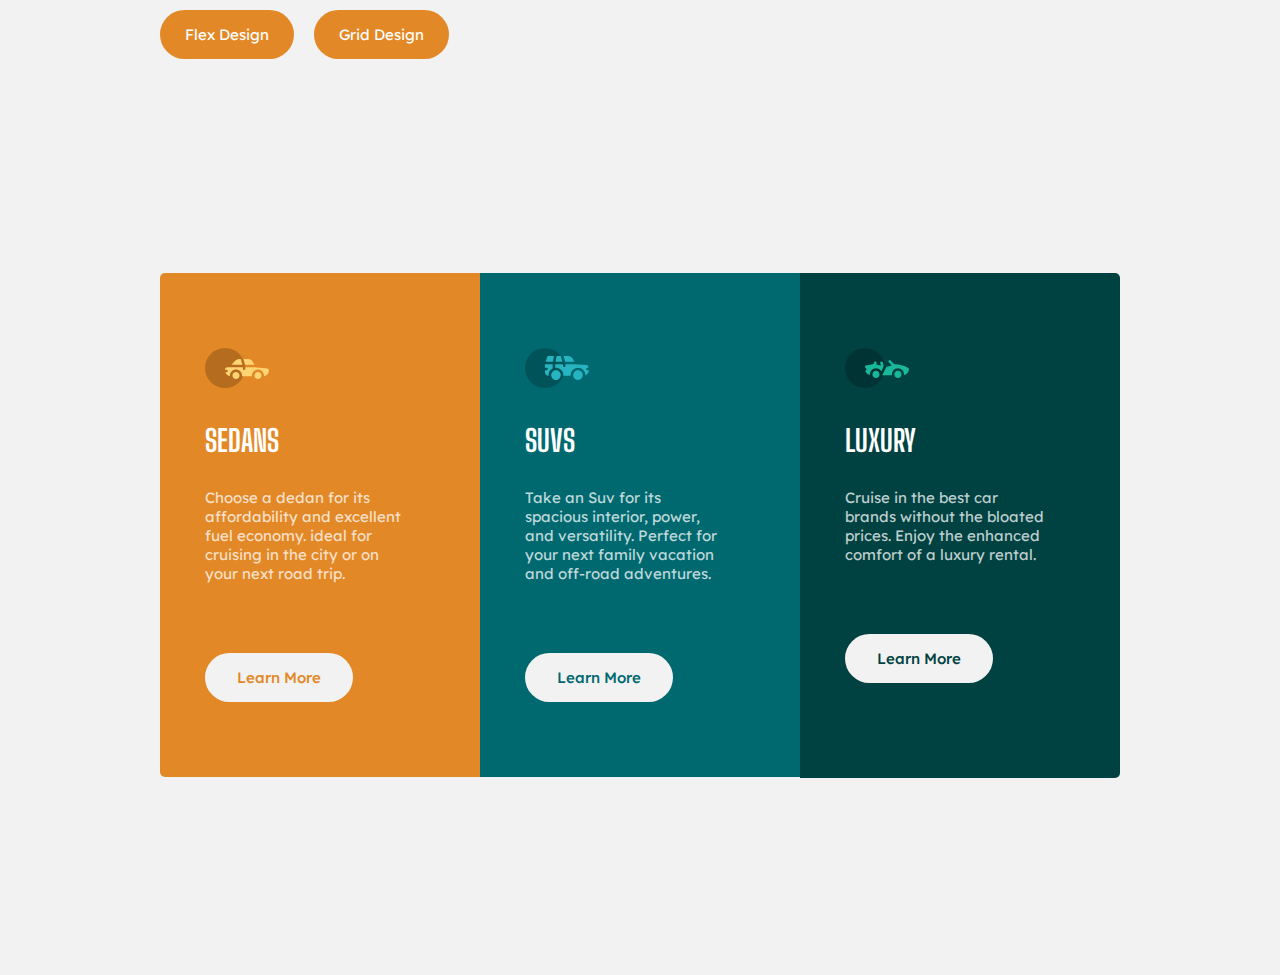
==== index.html @ 459c9b4c "Add files via upload" ====
<!DOCTYPE html>
<html lang="en">

<head>
  <meta charset="UTF-8">
  <meta name="viewport" content="width=device-width, initial-scale=1.0">
  <title>3-column card design using CSS Flexbox</title>
  <link rel="stylesheet" href="./style.css">

</head>

<body>
  <header>
   <div>
    <ul>
      <li> 
          <a href="index.html">Flex Design</a>
      </li>
      <li> 
          <a href="grid.html">Grid Design</a>
      </li>
    </ul>
   </div>
  </header>

  
  <main class="flex-container">

    <div class="left-content">
      <div class="p-50">
        <img class="pb-25" src="images/images/icon-sedans.svg" />
        <h3 class="pb-25"> SEDANS </h3>
        <p>Choose a dedan for its affordability
          and excellent fuel economy.
          ideal for cruising in the city
          or on your next road trip.
        </p>
        <button>Learn More</button>
      </div>

    </div>

    <div class="middle-content p-50">
      <img class="pb-25" src="images/images/icon-suvs.svg" />
      <h3 class="pb-25"> SUVS </h3>
      <p>Take an Suv for its spacious
        interior, power, and versatility. Perfect for your
        next family vacation and off-road adventures.
      </p>
      <button>Learn More</button>
    </div>

    <div class="right-content p-50">
      <img class="pb-25" src="images/images/icon-luxury.svg" />
      <h3 class="pb-25"> LUXURY </h3>
      <p>Cruise in the best car brands
        without the bloated prices.
        Enjoy the enhanced comfort of a luxury rental.
      </p>
      <button>Learn More</button>
    </div>

  </main>





</body>

</html>
---- style.css ----
/* # Front-end Style Guide 

## Layout

The designs were created to the following widths:

- Mobile: 375px
- Desktop: 1440px

## Colors

### Primary

Bright orange: hsl(31, 77%, 52%)
Dark cyan: hsl(184, 100%, 22%)
Very dark cyan: hsl(179, 100%, 13%)

### Neutral

Transparent white (paragraphs): hsla(0, 0%, 100%, 0.75)
Very light gray (background, headings, buttons): hsl(0, 0%, 95%)

## Typography

### Body Copy

- Font size: 15px

### Font

- Family: [Lexend Deca](https://fonts.google.com/specimen/Lexend+Deca)
- Weights: 400

- Family: [Big Shoulders Display](https://fonts.google.com/specimen/Big+Shoulders+Display)
- Weights: 700

*/

@import url('https://fonts.googleapis.com/css2?family=Big+Shoulders+Display:wght@700&family=Lexend+Deca:wght@300;400;500;600&display=swap');

* {
    margin: 0;
    padding: 0;
    box-sizing: border-box;
}

body {
    background-color: hsl(0, 0%, 95%);
    font-size: 15px;
    font-family: 'Lexend Deca', sans-serif;
}

p {
    font-family: 'Lexend Deca', sans-serif;
    padding-bottom: 70px;
    color: hsla(0, 0%, 100%, 0.75);
    font-weight: 400;

   
}
/* header code */

header{
    width: 75%;
    margin:auto;
    height: 75px;
    /* background: hsl(31, 77%, 52%); */

}
header ul{

    list-style-type: none;
    text-align: left;
}

header li{
 float: left;
 padding: 25px 20px 25px 0px;
 text-decoration: none;

}

header li a{
 text-decoration: none;
 color: white;
 background-color:hsl(31, 77%, 52%);
 padding: 15px 25px 15px 25px;
 border-radius: 25px;
 font-family: 'Lexend Deca', sans-serif;
    
   }

   /* end header */


h3{
    font-family: 'Big Shoulders Display', cursive;
    font-size: 2em;
    color: white;
}

main {
    display: flex;
    flex-direction: column;
    width: 100%;
    justify-content: center;
    align-items: center;
    /* height: 100vh; */
}

.left-content {
    background: hsl(31, 77%, 52%);
}

.middle-content {
    background: hsl(184, 100%, 22%); 
}

.right-content {
    background: hsl(179, 100%, 13%);
   

}

.p-50 {
    padding: 3em;
}

.pb-25 {
    padding-bottom: 30px;
}

button {
    background-color: hsl(0, 0%, 95%);
    font-family: 'Lexend Deca', sans-serif;
    border: none;
    border-radius: 25px;
    padding: 15px 32px;
    text-align: center;
    text-decoration: none;
    display: inline-block;
    font-size: 15px;
    font-weight: 500;
  }
.middle-content button {
    color:  hsl(184, 100%, 22%);
}
.middle-content button:hover,
.left-content button:hover,
.right-content button:hover
 {
    background-color: transparent;
    border: 1px solid hsl(0, 0%, 95%);
    color: white;
    cursor: pointer;
}
.left-content button {
    color:  hsl(31, 77%, 52%);
}

.right-content button {
    color:  hsl(179, 100%, 13%);
    
}


@media only screen and (min-width: 768px) {

.right-content {
    width: 33.3%;
    border-bottom-right-radius: 5px; 
    border-top-right-radius: 5px;
    height:505px;

}

main {
    display: flex;
    flex-direction: row;
    height: 100vh;
    width: 75%;
    margin: auto;
    justify-content: center;
}

.left-content {
    border-bottom-left-radius: 5px;
    border-top-left-radius: 5px;
    width: 33.3%;
}
.middle-content {
    background: hsl(184, 100%, 22%); 
    width: 33.3%;

}
.p-50 {
    padding: 5em 5em 5em 3em;
}



}
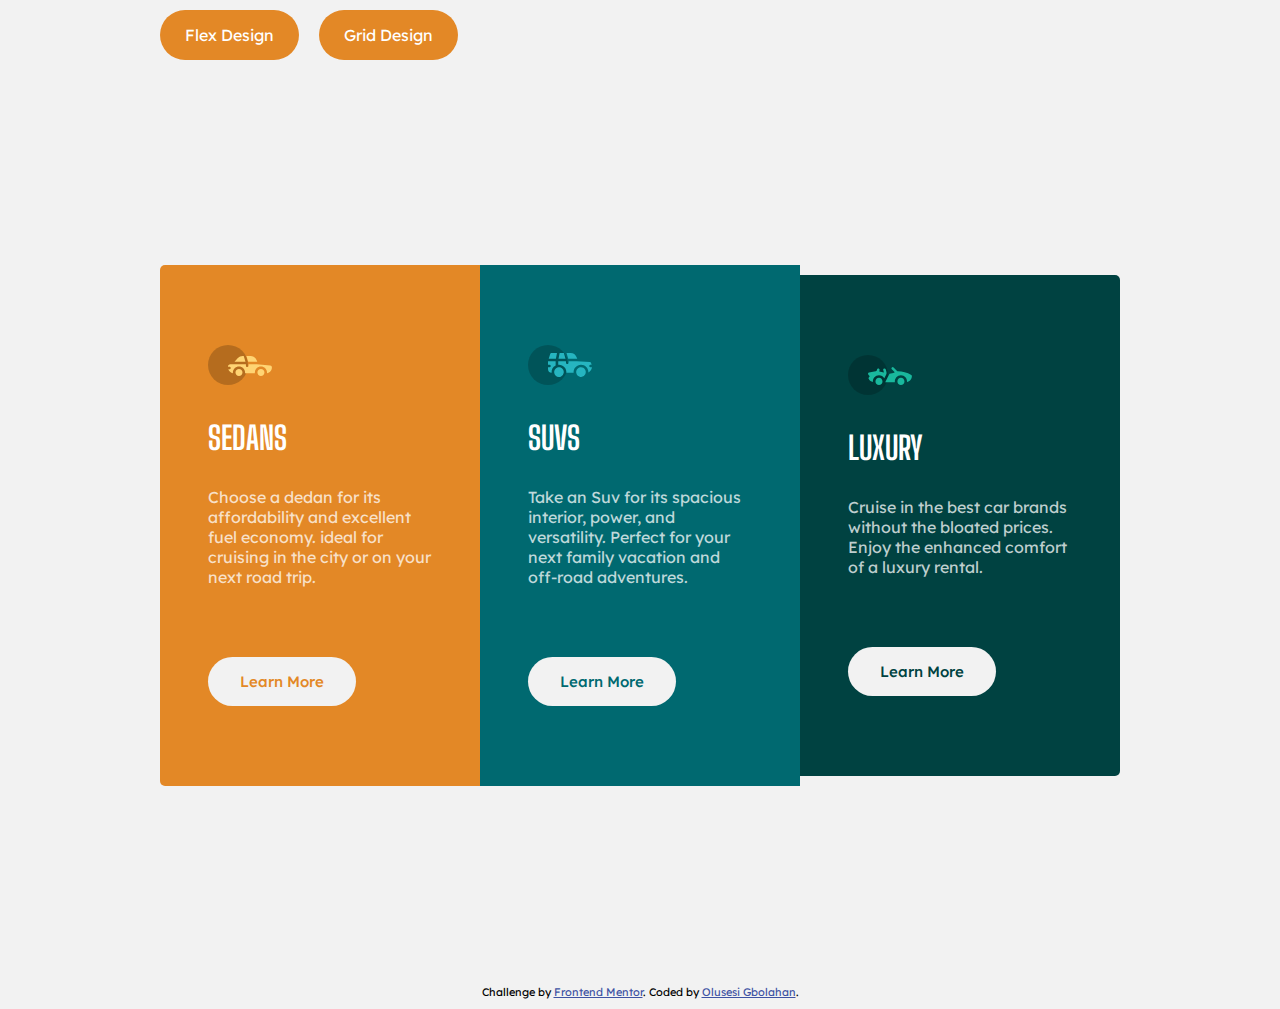
==== commit 0023aa8d: "total changes" ====
--- a/index.html
+++ b/index.html
@@ -1,71 +1,77 @@
-<!DOCTYPE html>
-<html lang="en">
-
-<head>
-  <meta charset="UTF-8">
-  <meta name="viewport" content="width=device-width, initial-scale=1.0">
-  <title>3-column card design using CSS Flexbox</title>
-  <link rel="stylesheet" href="./style.css">
-
-</head>
-
-<body>
-  <header>
-   <div>
-    <ul>
-      <li> 
-          <a href="index.html">Flex Design</a>
-      </li>
-      <li> 
-          <a href="grid.html">Grid Design</a>
-      </li>
-    </ul>
-   </div>
-  </header>
-
-  
-  <main class="flex-container">
-
-    <div class="left-content">
-      <div class="p-50">
-        <img class="pb-25" src="images/images/icon-sedans.svg" />
-        <h3 class="pb-25"> SEDANS </h3>
-        <p>Choose a dedan for its affordability
-          and excellent fuel economy.
-          ideal for cruising in the city
-          or on your next road trip.
-        </p>
-        <button>Learn More</button>
-      </div>
-
-    </div>
-
-    <div class="middle-content p-50">
-      <img class="pb-25" src="images/images/icon-suvs.svg" />
-      <h3 class="pb-25"> SUVS </h3>
-      <p>Take an Suv for its spacious
-        interior, power, and versatility. Perfect for your
-        next family vacation and off-road adventures.
-      </p>
-      <button>Learn More</button>
-    </div>
-
-    <div class="right-content p-50">
-      <img class="pb-25" src="images/images/icon-luxury.svg" />
-      <h3 class="pb-25"> LUXURY </h3>
-      <p>Cruise in the best car brands
-        without the bloated prices.
-        Enjoy the enhanced comfort of a luxury rental.
-      </p>
-      <button>Learn More</button>
-    </div>
-
-  </main>
-
-
-
-
-
-</body>
-
+<!DOCTYPE html>
+<html lang="en">
+
+<head>
+  <meta charset="UTF-8">
+  <meta name="viewport" content="width=device-width, initial-scale=1.0">
+  <link rel="icon" type="image/png" sizes="32x32" href="./images/favicon-32x32.png">
+  <title>3-column card design using CSS Flexbox</title>
+  <link rel="stylesheet" href="./style.css">
+
+  <style>
+    .attribution { font-size: 11px; text-align: center; margin: 10px; }
+    .attribution a { color: hsl(228, 45%, 44%); }
+  </style>
+</head>
+
+<body>
+  <header>
+   <div>
+    <ul>
+      <li> 
+          <a href="index.html">Flex Design</a>
+      </li>
+      <li> 
+          <a href="grid.html">Grid Design</a>
+      </li>
+    </ul>
+   </div>
+  </header>
+
+  
+  <main class="flex-container">
+
+    <div class="left-content">
+      <div class="p-50">
+        <img class="pb-25" src="images/images/icon-sedans.svg" />
+        <h3 class="pb-25"> SEDANS </h3>
+        <p>Choose a dedan for its affordability
+          and excellent fuel economy.
+          ideal for cruising in the city
+          or on your next road trip.
+        </p>
+        <button>Learn More</button>
+      </div>
+
+    </div>
+
+    <div class="middle-content p-50">
+      <img class="pb-25" src="images/images/icon-suvs.svg" />
+      <h3 class="pb-25"> SUVS </h3>
+      <p>Take an Suv for its spacious
+        interior, power, and versatility. Perfect for your
+        next family vacation and off-road adventures.
+      </p>
+      <button>Learn More</button>
+    </div>
+
+    <div class="right-content p-50">
+      <img class="pb-25" src="images/images/icon-luxury.svg" />
+      <h3 class="pb-25"> LUXURY </h3>
+      <p>Cruise in the best car brands
+        without the bloated prices.
+        Enjoy the enhanced comfort of a luxury rental.
+      </p>
+      <button>Learn More</button>
+    </div>
+
+  </main>
+
+  <div class="attribution">
+    Challenge by <a href="https://www.frontendmentor.io?ref=challenge" target="_blank">Frontend Mentor</a>. 
+    Coded by <a href="https://github.com/olusesimrg">Olusesi Gbolahan</a>.
+  </div>
+
+</body>
+
 </html>--- a/style.css
+++ b/style.css
@@ -1,203 +1,194 @@
-/* # Front-end Style Guide 
-
-## Layout
-
-The designs were created to the following widths:
-
-- Mobile: 375px
-- Desktop: 1440px
-
-## Colors
-
-### Primary
-
-Bright orange: hsl(31, 77%, 52%)
-Dark cyan: hsl(184, 100%, 22%)
-Very dark cyan: hsl(179, 100%, 13%)
-
-### Neutral
-
-Transparent white (paragraphs): hsla(0, 0%, 100%, 0.75)
-Very light gray (background, headings, buttons): hsl(0, 0%, 95%)
-
-## Typography
-
-### Body Copy
-
-- Font size: 15px
-
-### Font
-
-- Family: [Lexend Deca](https://fonts.google.com/specimen/Lexend+Deca)
-- Weights: 400
-
-- Family: [Big Shoulders Display](https://fonts.google.com/specimen/Big+Shoulders+Display)
-- Weights: 700
-
-*/
-
-@import url('https://fonts.googleapis.com/css2?family=Big+Shoulders+Display:wght@700&family=Lexend+Deca:wght@300;400;500;600&display=swap');
-
-* {
-    margin: 0;
-    padding: 0;
-    box-sizing: border-box;
-}
-
-body {
-    background-color: hsl(0, 0%, 95%);
-    font-size: 15px;
-    font-family: 'Lexend Deca', sans-serif;
-}
-
-p {
-    font-family: 'Lexend Deca', sans-serif;
-    padding-bottom: 70px;
-    color: hsla(0, 0%, 100%, 0.75);
-    font-weight: 400;
-
-   
-}
-/* header code */
-
-header{
-    width: 75%;
-    margin:auto;
-    height: 75px;
-    /* background: hsl(31, 77%, 52%); */
-
-}
-header ul{
-
-    list-style-type: none;
-    text-align: left;
-}
-
-header li{
- float: left;
- padding: 25px 20px 25px 0px;
- text-decoration: none;
-
-}
-
-header li a{
- text-decoration: none;
- color: white;
- background-color:hsl(31, 77%, 52%);
- padding: 15px 25px 15px 25px;
- border-radius: 25px;
- font-family: 'Lexend Deca', sans-serif;
-    
-   }
-
-   /* end header */
-
-
-h3{
-    font-family: 'Big Shoulders Display', cursive;
-    font-size: 2em;
-    color: white;
-}
-
-main {
-    display: flex;
-    flex-direction: column;
-    width: 100%;
-    justify-content: center;
-    align-items: center;
-    /* height: 100vh; */
-}
-
-.left-content {
-    background: hsl(31, 77%, 52%);
-}
-
-.middle-content {
-    background: hsl(184, 100%, 22%); 
-}
-
-.right-content {
-    background: hsl(179, 100%, 13%);
-   
-
-}
-
-.p-50 {
-    padding: 3em;
-}
-
-.pb-25 {
-    padding-bottom: 30px;
-}
-
-button {
-    background-color: hsl(0, 0%, 95%);
-    font-family: 'Lexend Deca', sans-serif;
-    border: none;
-    border-radius: 25px;
-    padding: 15px 32px;
-    text-align: center;
-    text-decoration: none;
-    display: inline-block;
-    font-size: 15px;
-    font-weight: 500;
-  }
-.middle-content button {
-    color:  hsl(184, 100%, 22%);
-}
-.middle-content button:hover,
-.left-content button:hover,
-.right-content button:hover
- {
-    background-color: transparent;
-    border: 1px solid hsl(0, 0%, 95%);
-    color: white;
-    cursor: pointer;
-}
-.left-content button {
-    color:  hsl(31, 77%, 52%);
-}
-
-.right-content button {
-    color:  hsl(179, 100%, 13%);
-    
-}
-
-
-@media only screen and (min-width: 768px) {
-
-.right-content {
-    width: 33.3%;
-    border-bottom-right-radius: 5px; 
-    border-top-right-radius: 5px;
-    height:505px;
-
-}
-
-main {
-    display: flex;
-    flex-direction: row;
-    height: 100vh;
-    width: 75%;
-    margin: auto;
-    justify-content: center;
-}
-
-.left-content {
-    border-bottom-left-radius: 5px;
-    border-top-left-radius: 5px;
-    width: 33.3%;
-}
-.middle-content {
-    background: hsl(184, 100%, 22%); 
-    width: 33.3%;
-
-}
-.p-50 {
-    padding: 5em 5em 5em 3em;
-}
-
-
-
-}
-
+@import url('https://fonts.googleapis.com/css2?family=Big+Shoulders+Display:wght@700&family=Lexend+Deca:wght@300;400;500;600&display=swap');
+
+* {
+    margin: 0;
+    padding: 0;
+    box-sizing: border-box;
+
+}
+html{
+    font-size: 16px;
+    font-family: 'Lexend Deca', sans-serif;
+    }
+body {
+    background-color: hsl(0, 0%, 95%);
+  
+}
+
+p {
+    font-family: 'Lexend Deca', sans-serif;
+    padding-bottom: 70px;
+    color: hsla(0, 0%, 100%, 0.75);
+    font-weight: 400;
+
+   
+}
+/* header code */
+
+header{
+    width: 75%;
+    margin:auto;
+    height: 75px;
+    /* background: hsl(31, 77%, 52%); */
+
+}
+header ul{
+    list-style-type: none;
+    text-align: left;
+}
+
+header li{
+ float: left;
+ padding: 15px 10px 10px 0px;
+ text-decoration: none;
+
+}
+
+header li a{
+ text-decoration: none;
+ color: white;
+ background-color:hsl(31, 77%, 52%);
+ padding: 10px 10px 10px 10px;
+ border-radius: 25px;
+ font-family: 'Lexend Deca', sans-serif;
+    
+   }
+
+   /* end header */
+
+
+h3{
+    font-family: 'Big Shoulders Display', cursive;
+    font-size: 2em;
+    color: white;
+}
+
+main {
+    display: flex;
+    flex-direction: column;
+    width: 100%;
+    justify-content: center;
+    align-items: center;
+    flex: 1;
+    /* height: 100vh; */
+}
+
+.left-content {
+    background: hsl(31, 77%, 52%);
+   
+}
+
+.middle-content {
+    background: hsl(184, 100%, 22%); 
+}
+
+.right-content {
+    background: hsl(179, 100%, 13%);
+
+}
+
+.p-50 {
+    padding: 3em;
+}
+
+.pb-25 {
+    padding-bottom: 30px;
+}
+
+button {
+    background-color: hsl(0, 0%, 95%);
+    font-family: 'Lexend Deca', sans-serif;
+    border: none;
+    border-radius: 25px;
+    padding: 15px 32px;
+    text-align: center;
+    text-decoration: none;
+    display: inline-block;
+    font-size: 15px;
+    font-weight: 500;
+  }
+
+.middle-content button {
+    color:  hsl(184, 100%, 22%);
+}
+.middle-content button:hover,
+.left-content button:hover,
+.right-content button:hover
+ {
+    background-color: transparent;
+    border: 1px solid hsl(0, 0%, 95%);
+    color: white;
+    cursor: pointer;
+}
+
+.left-content button {
+    color:  hsl(31, 77%, 52%);
+}
+
+.right-content button {
+    color:  hsl(179, 100%, 13%);
+    
+}
+
+
+/* screen changes and 768px and below */
+@media only screen and (max-width: 768px) {
+    main {
+        padding:20px;
+    }
+    .left-content {
+        border-top-left-radius: 5px; 
+        border-top-right-radius: 5px;
+    }
+    
+.right-content {
+    border-bottom-right-radius: 5px; 
+    border-bottom-left-radius: 5px;
+}
+
+}
+
+/* screen changes at 768 and above */
+@media only screen and (min-width: 768px) {
+
+.right-content {
+    width: 33.3%;
+    border-bottom-right-radius: 5px; 
+    border-top-right-radius: 5px;
+
+}
+
+main {
+    display: flex;
+    flex-direction: row;
+    height: 100vh;
+    width: 75%;
+    margin: auto;
+    justify-content: center;
+}
+
+.left-content {
+    border-bottom-left-radius: 5px;
+    border-top-left-radius: 5px;
+    width: 33.3%;
+}
+.middle-content {
+    background: hsl(184, 100%, 22%); 
+    width: 33.3%;
+
+}
+.p-50 {
+    padding: 5em 3em 5em 3em;
+}
+
+header li{
+    padding: 25px 20px 25px 0px;
+    
+   }
+header li a{
+    padding: 15px 25px 15px 25px;
+}
+
+
+}
+
